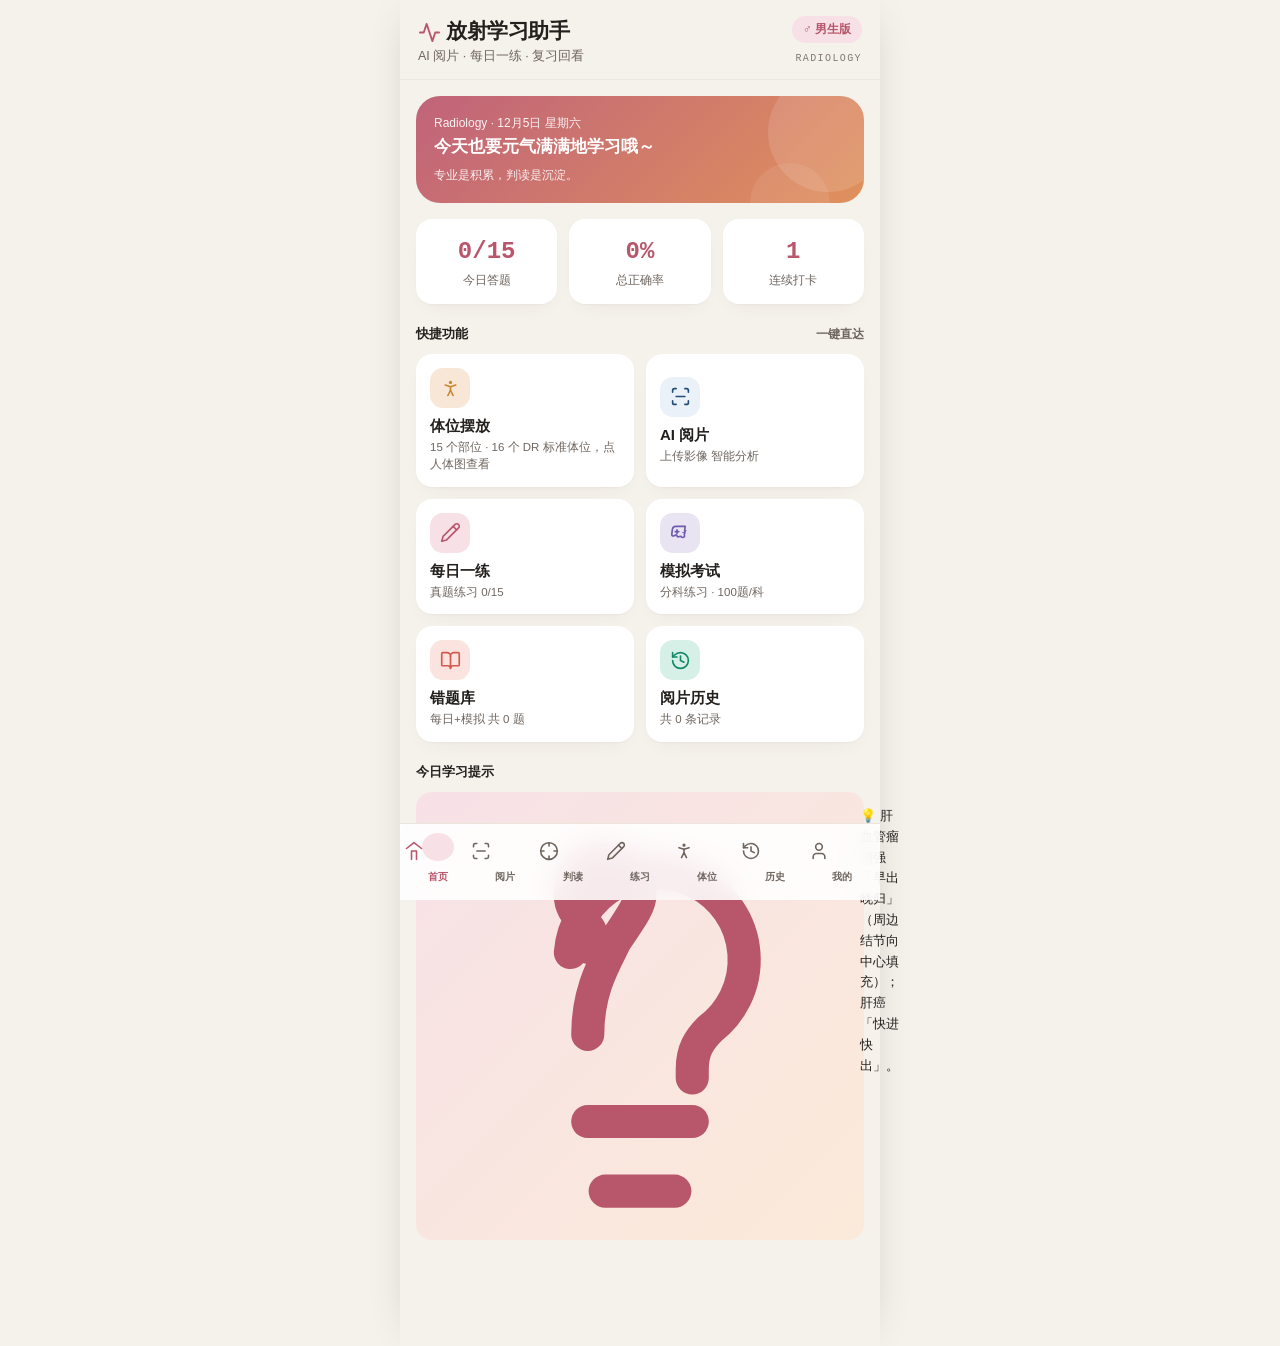
==== radiology-assistant/index.html @ 512794e6 "feat: Rapid Prototype Craft Co-authored-by: traeagent <traeagent@users.noreply.github.com>" ====
<!DOCTYPE html>
<html lang="zh-CN" data-theme="female">
<head>
  <meta charset="UTF-8">
  <meta name="viewport" content="width=device-width, initial-scale=1.0, maximum-scale=1.0, user-scalable=no, viewport-fit=cover">
  <title>放射学习助手</title>
  <meta name="theme-color" content="#B8566B">
  <link rel="stylesheet" href="styles.css">
</head>
<body>
  <div class="app">

    <header class="topbar">
      <div class="greet">
        <div>
          <h1 class="brand"><span class="brand-logo" data-lucide="activity"></span> 放射学习助手</h1>
          <div class="sub">AI 阅片 · 每日一练 · 复习回看</div>
        </div>
        <div class="topbar-right">
          <button id="themeToggle" class="theme-toggle" type="button">♂ 男生版</button>
          <div class="badge">Radiology</div>
        </div>
      </div>
    </header>

    <!-- 7 视图容器（每次仅一个 .active） -->
    <main id="view-home" class="view active"></main>
    <main id="view-ai" class="view"></main>
    <main id="view-dr" class="view"></main>
    <main id="view-quiz" class="view"></main>
    <main id="view-pos" class="view"></main>
    <main id="view-history" class="view"></main>
    <main id="view-mine" class="view"></main>

    <!-- 底部导航（冻结，7 项不可增删改序） -->
    <nav class="tabbar">
      <div class="tab active" data-v="home"><span class="ti" data-lucide="home"></span><span class="tl">首页</span></div>
      <div class="tab" data-v="ai"><span class="ti" data-lucide="scan-line"></span><span class="tl">阅片</span></div>
      <div class="tab" data-v="dr"><span class="ti" data-lucide="crosshair"></span><span class="tl">判读</span></div>
      <div class="tab" data-v="quiz"><span class="ti" data-lucide="pencil-line"></span><span class="tl">练习</span></div>
      <div class="tab" data-v="pos"><span class="ti" data-lucide="person-standing"></span><span class="tl">体位</span></div>
      <div class="tab" data-v="history"><span class="ti" data-lucide="history"></span><span class="tl">历史</span></div>
      <div class="tab" data-v="mine"><span class="ti" data-lucide="user"></span><span class="tl">我的</span></div>
    </nav>

  </div>

  <div id="toast"></div>

  <script>window.APP_VERSION = "20260901a";</script>
  <script src="mock.js"></script>
  <script src="api.js"></script>
  <script src="app.js"></script>
</body>
</html>
---- radiology-assistant/styles.css ----
/* ============================================================
   放射学习助手 · 高保真原型 styles.css
   双主题：female(默认·玫瑰/奶油) ⇄ male(青绿/冷墨)  html[data-theme]
   Design Contract: vanilla / pure-static / 移动端 SPA
   ============================================================ */
:root{
  --cream:#F5F1EB; --surface:#FFFFFF; --ink:#23201E; --ink-soft:#6E655E; --line:#ECE5DB;
  --rose:#B8566B; --rose-soft:#F7E1E7;
  --grad:linear-gradient(135deg,#C0637A 0%,#E0915C 100%);
  --grad-soft:linear-gradient(135deg,#F7E1E7 0%,#FBEAD9 100%);
  --ok:#138A66; --ok-soft:#D7F0E7; --bad:#D25A4E; --bad-soft:#FBE3DF; --warn:#C9882F;
  --ai:#3B6FB0; --ai-soft:#EAF1F8; --ai-ink:#234E7C;
  --lav:#E9E4F1; --peach:#F8E7D6; --mint:#D7F0E7;
  --shadow:0 8px 24px -14px rgba(150,70,80,.30);
  --shadow-soft:0 1px 2px rgba(90,70,55,.05),0 10px 28px -18px rgba(90,70,55,.18);
  --shadow-card:0 1px 2px rgba(90,70,55,.04),0 8px 22px -12px rgba(90,70,55,.10);
  --ring:0 0 0 3px rgba(184,86,107,.30);
  --safe-bottom:env(safe-area-inset-bottom,0px); --safe-top:env(safe-area-inset-top,0px);
  --font-sans:-apple-system,BlinkMacSystemFont,"SF Pro SC","PingFang SC","Noto Sans SC","Microsoft YaHei",sans-serif;
  --font-num:ui-monospace,"SF Mono",Menlo,Consolas,monospace;
  --radius-lg:24px; --radius-md:16px; --radius-sm:12px;
  --ease:cubic-bezier(.4,0,.2,1);
}
[data-theme="male"]{
  --cream:#F1F4F3; --surface:#FFFFFF; --ink:#1E2A2A; --ink-soft:#63706E; --line:#E2EAE8;
  --rose:#0E7C7B; --rose-soft:#DCF0EE;
  --grad:linear-gradient(135deg,#0E7C7B 0%,#13A89E 100%);
  --grad-soft:linear-gradient(135deg,#DCF0EE 0%,#E6F2F7 100%);
  --ok:#138A66; --ok-soft:#D7F0E7; --bad:#D25A4E; --bad-soft:#FBE3DF; --warn:#C9882F;
  --ai:#3B6FB0; --ai-soft:#EAF1F8; --ai-ink:#234E7C;
  --lav:#E4ECF0; --peach:#F3EADF; --mint:#DCF0EE;
  --shadow:0 8px 24px -14px rgba(14,124,123,.28);
  --shadow-soft:0 1px 2px rgba(30,70,70,.05),0 10px 28px -18px rgba(30,70,70,.16);
  --shadow-card:0 1px 2px rgba(30,70,70,.04),0 8px 22px -12px rgba(30,70,70,.10);
  --ring:0 0 0 3px rgba(14,124,123,.30);
  --fig-stroke:#5FA8A6; --fig-grad-top:#F2FBFA; --fig-grad-bot:#E2F1F0;
}
[data-theme="female"]{ --fig-stroke:#C98AA0; --fig-grad-top:#FFF8FA; --fig-grad-bot:#F6E7EA; }

*{box-sizing:border-box;margin:0;padding:0;-webkit-tap-highlight-color:transparent}
html,body{height:100%}
body{font-family:var(--font-sans);color:var(--ink);background:var(--cream);font-size:15px;line-height:1.55;-webkit-font-smoothing:antialiased}

.app{max-width:480px;margin:0 auto;min-height:100vh;background:var(--cream);position:relative;padding-top:var(--safe-top);padding-bottom:calc(82px + var(--safe-bottom));}

/* ---------- 顶栏 ---------- */
.topbar{position:sticky;top:0;z-index:20;padding:16px 18px 12px;background:var(--cream);border-bottom:1px solid rgba(0,0,0,.04)}
.greet{display:flex;justify-content:space-between;align-items:flex-end;gap:12px}
.topbar h1{font-size:21px;font-weight:800;letter-spacing:-.02em;line-height:1.2;display:flex;align-items:center;gap:8px;color:var(--ink)}
.topbar h1 svg{width:23px;height:23px;color:var(--rose)}
.topbar .sub{font-size:12.5px;color:var(--ink-soft);margin-top:4px;font-weight:400}
.topbar-right{display:flex;flex-direction:column;align-items:flex-end;gap:8px;flex-shrink:0}
.theme-toggle{background:var(--rose-soft);border:none;color:var(--rose);font-weight:700;font-size:12px;padding:5px 11px;border-radius:999px;cursor:pointer;font-family:inherit}
.theme-toggle:active{transform:scale(.94)}
.badge{font-family:var(--font-num);font-size:10px;color:var(--ink-soft);letter-spacing:.14em;text-transform:uppercase;opacity:.85}

/* ---------- 视图容器 ---------- */
.view{display:none;padding:16px 16px 24px;animation:fade .35s ease}
.view.active{display:block}
@keyframes fade{from{opacity:0}to{opacity:1}}
.view.active>*{animation:riseIn .34s var(--ease) both}
.view.active>*:nth-child(2){animation-delay:.04s}
.view.active>*:nth-child(3){animation-delay:.08s}
.view.active>*:nth-child(4){animation-delay:.12s}
.view.active>*:nth-child(5){animation-delay:.16s}
.view.active>*:nth-child(6){animation-delay:.20s}
@keyframes riseIn{from{opacity:0;transform:translateY(9px)}to{opacity:1;transform:none}}

/* ---------- 底部导航 ---------- */
.tabbar{position:fixed;bottom:0;left:50%;transform:translateX(-50%);width:100%;max-width:480px;background:color-mix(in srgb,var(--surface) 88%,transparent);backdrop-filter:blur(14px);-webkit-backdrop-filter:blur(14px);display:flex;border-top:1px solid var(--line);padding:6px 4px calc(6px + var(--safe-bottom));z-index:30}
.tab{flex:1;text-align:center;padding:9px 0 8px;cursor:pointer;color:var(--ink-soft);transition:.15s var(--ease);position:relative;background:none;border:none;font-family:inherit}
.tab .ti,.tab .tl{position:relative;z-index:1}
.tab .ti{font-size:20px;line-height:1;display:flex;align-items:center;justify-content:center;height:24px}
.tab .ti svg{width:22px;height:22px}
.tab .tl{font-size:10px;margin-top:3px;font-weight:600}
.tab.active{color:var(--rose)}
.tab.active .ti svg{color:var(--rose)}
.tab.active::before{content:"";position:absolute;top:3px;left:50%;transform:translateX(-50%);width:32px;height:28px;border-radius:50%;background:var(--rose-soft);z-index:0}
.tab:active{transform:scale(.92)}

/* ---------- 通用组件 ---------- */
[data-lucide]{width:20px;height:20px;stroke-width:1.9}
.card{background:var(--surface);border-radius:var(--radius-md);box-shadow:var(--shadow-card);padding:16px}
.card-hover{transition:transform .18s var(--ease),box-shadow .18s var(--ease)}
.card-hover:active{transform:scale(.98)}
.btn{display:inline-flex;align-items:center;justify-content:center;gap:8px;border:none;border-radius:14px;padding:13px 18px;font-size:15px;font-weight:700;font-family:inherit;cursor:pointer;transition:.16s var(--ease)}
.btn:active{transform:scale(.96)}
.btn-primary{background:var(--grad);color:#fff;box-shadow:0 8px 18px -8px rgba(176,88,107,.5)}
[data-theme="male"] .btn-primary{box-shadow:0 8px 18px -8px rgba(14,124,123,.5)}
.btn-ghost{background:var(--rose-soft);color:var(--rose)}
.btn-soft{background:var(--grad-soft);color:var(--rose)}
.btn-line{background:transparent;border:1.5px solid var(--line);color:var(--ink)}
.btn-block{width:100%}
.btn:disabled,.btn.disabled{opacity:.55;pointer-events:none}
.btn-sm{padding:7px 13px;font-size:13px;border-radius:11px}
.btn svg{width:17px;height:17px}

.tag{display:inline-flex;align-items:center;gap:5px;font-size:11.5px;font-weight:700;padding:4px 10px;border-radius:999px}
.tag b{font-weight:700}
.tag.ok{background:var(--ok-soft);color:var(--ok)}
.tag.bad{background:var(--bad-soft);color:var(--bad)}
.tag.warn{background:#FBEED9;color:var(--warn)}
.tag.ai{background:var(--ai-soft);color:var(--ai-ink)}
.tag.rose{background:var(--rose-soft);color:var(--rose)}
.tag.lav{background:var(--lav);color:var(--ink-soft)}
.tag.mint{background:var(--mint);color:var(--ok)}

.divider{height:1px;background:var(--line);margin:14px 0}
.mt8{margin-top:8px}.mt12{margin-top:12px}.mt16{margin-top:16px}.mt20{margin-top:20px}
.muted{color:var(--ink-soft)}
.num{font-family:var(--font-num)}

/* ---------- 首页 ---------- */
.h-stat-row{display:grid;grid-template-columns:repeat(3,1fr);gap:12px}
.h-stat{background:var(--surface);border-radius:var(--radius-md);box-shadow:var(--shadow-card);padding:14px 10px;text-align:center}
.h-stat .val{font-family:var(--font-num);font-size:24px;font-weight:800;color:var(--rose)}
.h-stat .lbl{font-size:11.5px;color:var(--ink-soft);margin-top:2px}
.h-hero{background:var(--grad);color:#fff;border-radius:var(--radius-lg);padding:18px;position:relative;overflow:hidden}
.h-hero::after{content:"";position:absolute;right:-24px;top:-24px;width:120px;height:120px;border-radius:50%;background:rgba(255,255,255,.12)}
.h-hero::before{content:"";position:absolute;right:34px;bottom:-40px;width:80px;height:80px;border-radius:50%;background:rgba(255,255,255,.08)}
.h-hero .date{font-size:12px;opacity:.92}
.h-hero .slogan{font-size:17px;font-weight:800;margin-top:2px}
.h-hero .spark{font-size:12px;opacity:.9;margin-top:6px}
.h-sec-title{font-size:13px;font-weight:800;color:var(--ink);margin:20px 0 10px;display:flex;align-items:center;justify-content:space-between}
.h-sec-title .more{font-size:12px;font-weight:600;color:var(--ink-soft)}
.h-quick-grid{display:grid;grid-template-columns:1fr 1fr;gap:12px}
.h-quick{background:var(--surface);border-radius:var(--radius-md);box-shadow:var(--shadow-card);padding:14px;cursor:pointer;transition:transform .16s,box-shadow .16s;border:none;text-align:left;font-family:inherit;width:100%}
.h-quick:active{transform:scale(.97)}
.h-quick .ic{width:40px;height:40px;border-radius:13px;display:flex;align-items:center;justify-content:center;margin-bottom:9px}
.h-quick .ic svg{width:21px;height:21px}
.h-quick .qt{font-weight:800;font-size:15px;color:var(--ink)}
.h-quick .qd{font-size:11.5px;color:var(--ink-soft);margin-top:3px;line-height:1.45}
.ic-pos{background:var(--peach);color:var(--warn)}
.ic-ai{background:var(--ai-soft);color:var(--ai-ink)}
.ic-quiz{background:var(--rose-soft);color:var(--rose)}
.ic-exam{background:var(--lav);color:#6d5bb0}
.ic-book{background:var(--bad-soft);color:var(--bad)}
.ic-hist{background:var(--mint);color:var(--ok)}
.h-tip{background:var(--grad-soft);border-radius:var(--radius-md);padding:14px 15px;display:flex;gap:11px}
.h-tip svg{color:var(--rose);flex-shrink:0;margin-top:2px}
.h-tip .t{font-size:13px;color:var(--ink);line-height:1.6}

/* ---------- AI 阅片 ---------- */
.mode-switch{display:flex;background:var(--surface);border-radius:13px;padding:4px;gap:4px;box-shadow:var(--shadow-card)}
.mode-switch button{flex:1;border:none;background:transparent;padding:10px;border-radius:10px;font-size:13.5px;font-weight:700;color:var(--ink-soft);cursor:pointer;font-family:inherit}
.mode-switch button.on{background:var(--grad);color:#fff;box-shadow:0 4px 10px -4px rgba(0,0,0,.25)}
.seg{display:flex;gap:8px}
.seg .seg-btn{flex:1;border:1.5px solid var(--line);background:var(--surface);border-radius:12px;padding:11px;text-align:center;font-weight:700;font-size:13.5px;color:var(--ink-soft);cursor:pointer;font-family:inherit}
.seg .seg-btn.on{border-color:var(--rose);color:var(--rose);background:var(--rose-soft)}
.field-label{font-size:12.5px;font-weight:700;color:var(--ink-soft);margin:14px 0 8px;display:block}
.upload-zone{border:1.8px dashed var(--line);border-radius:var(--radius-md);background:var(--surface);padding:22px;text-align:center;cursor:pointer;transition:.16s;min-height:120px;display:flex;align-items:center;justify-content:center}
.upload-zone:active{border-color:var(--rose)}
.upload-zone .uz-svg{width:44px;height:44px;border-radius:14px;background:var(--rose-soft);color:var(--rose);display:flex;align-items:center;justify-content:center;margin:0 auto 9px}
.upload-zone .uz-svg svg{width:22px;height:22px}
.upload-zone .uz-t{font-weight:800;font-size:14.5px}
.upload-zone .uz-d{font-size:12px;color:var(--ink-soft);margin-top:4px}
.thumb-grid{display:flex;gap:8px;flex-wrap:wrap;margin-top:10px}
.thumb{width:76px;height:76px;border-radius:12px;border:1.5px solid var(--line);overflow:hidden;position:relative;background:var(--cream)}
.thumb img{width:100%;height:100%;object-fit:cover}
.thumb .del{position:absolute;top:4px;right:4px;width:20px;height:20px;border-radius:50%;background:rgba(0,0,0,.6);color:#fff;display:flex;align-items:center;justify-content:center;font-size:12px;cursor:pointer}
.loading-bar{height:4px;border-radius:99px;background:var(--rose-soft);overflow:hidden;margin-top:12px}
.loading-bar i{display:block;height:100%;width:40%;border-radius:99px;background:var(--grad);animation:bar 1s infinite}
@keyframes bar{0%{transform:translateX(-100%)}100%{transform:translateX(300%)}}
.report{background:var(--ai-soft);border-radius:var(--radius-md);padding:14px}
.report .r-h{display:flex;align-items:center;gap:8px;font-weight:800;color:var(--ai-ink);font-size:14px}
.report .r-h svg{width:17px;height:17px}
.ai-gate{background:#FBEED9;border:1px solid #F0D9AC;border-radius:var(--radius-md);padding:13px 14px;display:flex;gap:11px;align-items:flex-start}
.ai-gate svg{color:var(--warn);flex-shrink:0;margin-top:2px}
.ai-gate .g-t{font-size:13px;font-weight:700;color:var(--warn)}
.ai-gate .g-d{font-size:12.5px;color:var(--ink-soft);margin-top:2px}

/* Cobb 角测量 */
.cobb{background:#0B0F14;border-radius:var(--radius-lg);overflow:hidden;padding:8px}
.cobb svg{display:block;width:100%;height:auto;min-height:210px}
.cobb-line{stroke:var(--rose);stroke-width:2.5;stroke-linecap:round}
.cobb-anchor{fill:var(--rose)}
.cobb-vertex{fill:#fff}
.cobb-tag{font-family:var(--font-num);font-size:12px;fill:#fff}
.cobb-title{display:flex;align-items:center;gap:7px;color:var(--rose);font-weight:800;font-size:13px;margin-top:8px;padding:0 4px}
.cobb-title svg{width:16px;height:16px;color:var(--rose)}

/* ---------- 判读 ---------- */
.dr-progress{display:flex;align-items:center;justify-content:space-between;margin-bottom:12px}
.dr-progress .dp-l{font-size:13px;font-weight:700}
.dr-progress .dp-bar{flex:1;margin:0 12px;height:7px;border-radius:99px;background:var(--line);overflow:hidden}
.dr-progress .dp-bar i{display:block;height:100%;border-radius:99px;background:var(--grad);transition:width .3s var(--ease)}
.dr-progress .dp-count{font-family:var(--font-num);font-size:13px;font-weight:800;color:var(--rose)}
.dr-film{background:linear-gradient(var(--fig-grad-top),var(--fig-grad-bot));border-radius:var(--radius-md);padding:10px;text-align:center;position:relative;border:1px solid var(--line)}
.dr-film svg{width:100%;height:auto;max-height:230px}
.dr-film .film-tag{position:absolute;top:10px;left:10px;font-size:10.5px;font-weight:700;color:var(--ink-soft);background:rgba(255,255,255,.6);padding:3px 8px;border-radius:6px}
.dr-q{margin-top:14px;font-size:15.5px;font-weight:800;line-height:1.5}
.dr-opt{display:block;width:100%;text-align:left;background:var(--surface);border:1.5px solid var(--line);border-radius:13px;padding:12px 14px;margin-top:10px;font-size:14.5px;cursor:pointer;font-family:inherit;transition:.14s;line-height:1.5}
.dr-opt:active{transform:scale(.99)}
.dr-opt .k{display:inline-flex;width:22px;height:22px;border-radius:7px;background:var(--cream);color:var(--ink-soft);align-items:center;justify-content:center;font-size:12px;font-weight:800;margin-right:9px}
.dr-opt.selected{border-color:var(--rose);background:var(--rose-soft)}
.dr-opt.selected .k{background:var(--rose);color:#fff}
.dr-opt.correct{border-color:var(--ok);background:var(--ok-soft)}
.dr-opt.correct .k{background:var(--ok);color:#fff}
.dr-opt.wrong{border-color:var(--bad);background:var(--bad-soft)}
.dr-opt.wrong .k{background:var(--bad);color:#fff}
.dr-foot{display:flex;gap:10px;margin-top:16px}
.dr-foot button{flex:1}
.feedback{margin-top:14px;border-radius:var(--radius-md);padding:13px 14px;font-size:13.5px;line-height:1.6}
.feedback.ok{background:var(--ok-soft);color:var(--ok)}
.feedback.bad{background:var(--bad-soft);color:var(--bad)}
.feedback .fb-t{font-weight:800;margin-bottom:4px;display:flex;align-items:center;gap:6px}

/* 折叠面板 */
.collapse{border:1px solid var(--line);border-radius:var(--radius-md);background:var(--surface);overflow:hidden;margin-top:14px}
.collapse-head{display:flex;align-items:center;justify-content:space-between;padding:13px 15px;cursor:pointer;font-weight:700;font-size:14px}
.collapse-head svg{width:17px;height:17px;transition:transform .2s;color:var(--ink-soft)}
.collapse.open .collapse-head svg{transform:rotate(180deg)}
.collapse-body{max-height:0;overflow:hidden;transition:max-height .25s var(--ease)}
.collapse.open .collapse-body{max-height:1600px}
.collapse.inner{padding:14px;border-top:1px solid var(--line);animation:riseIn .25s both}

/* ---------- 练习 ---------- */
.quiz-tabs{display:flex;background:var(--surface);border-radius:13px;padding:4px;gap:4px;box-shadow:var(--shadow-card);overflow-x:auto}
.quiz-tabs::-webkit-scrollbar{display:none}
.quiz-tabs button{flex:none;padding:9px 14px;border:none;background:transparent;border-radius:10px;font-size:13px;font-weight:700;color:var(--ink-soft);cursor:pointer;font-family:inherit;white-space:nowrap}
.quiz-tabs button.on{background:var(--grad);color:#fff}
.quiz-stat{display:grid;grid-template-columns:1fr 1fr;gap:12px}
.q-chip{display:flex;align-items:center;gap:10px;padding:13px;border-radius:var(--radius-sm);background:var(--surface);box-shadow:var(--shadow-card)}
.q-chip .qc-ic{width:38px;height:38px;border-radius:12px;display:flex;align-items:center;justify-content:center;flex-shrink:0}
.q-chip .qc-ic svg{width:19px;height:19px}
.q-chip .qc-t{font-size:12px;color:var(--ink-soft)}
.q-chip .qc-v{font-family:var(--font-num);font-size:17px;font-weight:800}
.quiz-item-head{display:flex;align-items:center;justify-content:space-between;margin-bottom:12px}
.qtype-tag{font-size:12px;font-weight:800;padding:5px 12px;border-radius:999px}
.qtype-tag.single{background:var(--ai-soft);color:var(--ai-ink)}
.qtype-tag.shared{background:var(--lav);color:#6d5bb0}
.qtype-tag.multi{background:var(--peach);color:var(--warn)}
.q-group{background:var(--grad-soft);border-radius:var(--radius-md);padding:12px 14px;font-size:13.5px;color:var(--ink);margin-bottom:12px;line-height:1.6}
.q-round{font-size:12.5px;font-weight:700;color:var(--ink-soft)}
.q-stem{font-size:15.5px;font-weight:800;line-height:1.55;margin:10px 0 4px}
.q-subsen{font-size:13.5px;color:var(--ink);line-height:1.6}
.q-explain{background:var(--ai-soft);border-left:3px solid var(--ai);border-radius:8px;padding:11px 13px;font-size:13px;color:var(--ai-ink);line-height:1.65;margin-top:12px}
.exam-desc{background:var(--surface);border-radius:var(--radius-md);box-shadow:var(--shadow-card);padding:16px}
.exam-desc .r1{display:flex;align-items:center;justify-content:space-between}
.exam-desc .ed-sub{font-size:14px;font-weight:800}
.exam-desc .ed-meta{font-size:12px;color:var(--ink-soft);margin-top:4px;line-height:1.7}
.exam-sector{display:flex;align-items:center;gap:10px;padding:11px 0;border-bottom:1px dashed var(--line)}
.exam-sector:last-child{border-bottom:none}
.exam-sector .es-ic{width:34px;height:34px;border-radius:10px;display:flex;align-items:center;justify-content:center;flex-shrink:0}
.exam-sector .es-ic svg{width:17px;height:17px}
.exam-sector .es-t{font-weight:700;font-size:13.5px}
.exam-sector .es-d{font-size:11.5px;color:var(--ink-soft)}
.exam-sector .es-n{margin-left:auto;font-family:var(--font-num);font-size:14px;font-weight:800}

/* 错题本 */
.book-item{display:flex;gap:12px;padding:14px 0;border-bottom:1px solid var(--line)}
.book-item:last-child{border-bottom:none}
.book-item .bi-no{width:26px;height:26px;border-radius:8px;background:var(--bad-soft);color:var(--bad);font-family:var(--font-num);font-size:12px;font-weight:800;display:flex;align-items:center;justify-content:center;flex-shrink:0;margin-top:1px}
.book-item .bi-t{flex:1}
.book-meta{display:flex;gap:6px;margin-bottom:6px;flex-wrap:wrap}
.list-row{display:flex;align-items:center;gap:12px;padding:14px 0;border-bottom:1px solid var(--line)}
.list-row:last-child{border-bottom:none}
.list-row .lr-main{flex:1;min-width:0}
.list-row .lr-t{font-weight:700;font-size:14.5px}
.list-row .lr-d{font-size:12px;color:var(--ink-soft);margin-top:3px}

/* ---------- 体位 ---------- */
.pos-tabs{display:flex;gap:8px;flex-wrap:wrap}
.pos-tabs button{flex:none;padding:8px 14px;border:1.5px solid var(--line);background:var(--surface);border-radius:999px;font-size:13px;font-weight:600;color:var(--ink-soft);cursor:pointer;font-family:inherit}
.pos-tabs button.on{border-color:var(--rose);background:var(--rose-soft);color:var(--rose)}
.pos-body-card{background:linear-gradient(180deg,#fff,var(--cream));border:1px solid var(--line);border-radius:var(--radius-lg);padding:8px;position:relative}
.pos-body-card svg{display:block;width:100%;height:auto}
.pos-bubble{position:absolute;cursor:pointer;}
.pos-bubble .p-dot{width:16px;height:16px;border-radius:50%;background:var(--rose);border:2.5px solid #fff;box-shadow:0 2px 6px rgba(0,0,0,.25);margin:auto;animation:bubblePulse 2.2s infinite}
@keyframes bubblePulse{0%,100%{box-shadow:0 0 0 0 rgba(184,86,107,.35)}60%{box-shadow:0 0 0 9px rgba(184,86,107,0)}}
.pos-bubble .p-lbl{font-size:10px;font-weight:700;color:var(--rose);text-align:center;margin-top:2px}
.pos-grid{display:grid;grid-template-columns:1fr 1fr;gap:12px}
.pos-cell{background:var(--surface);border-radius:var(--radius-md);box-shadow:var(--shadow-card);padding:13px;cursor:pointer;border:none;text-align:left;font-family:inherit}
.pos-cell:active{transform:scale(.97)}
.pos-cell .pc-t{font-weight:800;font-size:14px;display:flex;align-items:center;justify-content:space-between}
.pos-cell .pc-t svg{width:16px;height:16px;color:var(--ink-soft)}
.pos-cell .pc-n{font-size:11.5px;color:var(--ink-soft);margin-top:3px}
.search-box{display:flex;align-items:center;gap:9px;background:var(--surface);border-radius:13px;padding:11px 13px;box-shadow:var(--shadow-card);border:1px solid var(--line)}
.search-box svg{width:18px;height:18px;color:var(--ink-soft)}
.search-box input{flex:1;border:none;outline:none;font-size:14px;font-family:inherit;background:transparent;color:var(--ink)}
.pos-detail-kv{display:flex;gap:12px;padding:10px 0;border-bottom:1px dashed var(--line)}
.pos-detail-kv:last-child{border-bottom:none}
.pos-detail-kv .k{flex:0 0 84px;font-size:13px;font-weight:700;color:var(--ink-soft)}
.pos-detail-kv .v{flex:1;font-size:13.5px;line-height:1.6}

/* ---------- 历史 ---------- */
.empty{padding:52px 20px;text-align:center;color:var(--ink-soft)}
.empty .e-ic{width:72px;height:72px;border-radius:24px;background:var(--rose-soft);color:var(--rose);display:flex;align-items:center;justify-content:center;margin:0 auto 16px}
.empty .e-ic svg{width:34px;height:34px}
.empty .e-t{font-size:15px;font-weight:700;color:var(--ink)}
.empty .e-d{font-size:12.5px;margin-top:6px;line-height:1.6}
.hist-card{background:var(--surface);border-radius:var(--radius-md);box-shadow:var(--shadow-card);padding:14px;margin-bottom:12px}
.hist-card .hc-t{display:flex;align-items:center;justify-content:space-between;font-weight:800;font-size:14.5px}

/* ---------- 我的 ---------- */
.mine-avatar{display:flex;align-items:center;gap:14px;padding:6px 2px}
.mine-avatar .av{width:54px;height:54px;border-radius:18px;background:var(--grad);color:#fff;display:flex;align-items:center;justify-content:center;font-size:24px;box-shadow:var(--shadow)}
.mine-avatar .nm{font-weight:800;font-size:17px}
.mine-avatar .sb{font-size:12px;color:var(--ink-soft);margin-top:2px}
.mine-status{display:grid;grid-template-columns:repeat(3,1fr);gap:10px;margin-top:14px}
.mine-status .ms{background:var(--surface);border-radius:var(--radius-sm);box-shadow:var(--shadow-card);padding:12px 8px;text-align:center}
.mine-status .ms .v{font-family:var(--font-num);font-weight:800;font-size:18px}
.mine-status .ms .l{font-size:11px;color:var(--ink-soft);margin-top:2px}
.mine-row{display:flex;align-items:center;gap:12px;padding:15px 0;border-bottom:1px solid var(--line);cursor:pointer}
.mine-row:last-child{border-bottom:none}
.mine-row .mr-ic{width:38px;height:38px;border-radius:12px;display:flex;align-items:center;justify-content:center;flex-shrink:0}
.mine-row .mr-ic svg{width:19px;height:19px}
.mine-row .mr-t{flex:1;font-weight:700;font-size:14.5px}
.mine-row .mr-d{font-size:11.5px;color:var(--ink-soft);margin-top:2px}
.mine-row .mr-arrow{color:var(--ink-soft)}
.api-config .ac-field{margin-bottom:12px}
.api-config .ac-l{font-size:13px;font-weight:700;display:flex;justify-content:space-between;align-items:center;margin-bottom:6px}
.input{width:100%;border:1.5px solid var(--line);border-radius:12px;padding:11px 13px;font-size:14px;font-family:inherit;background:var(--surface);color:var(--ink);outline:none}
.input:focus{border-color:var(--rose);box-shadow:var(--ring)}
.switch{position:relative;width:44px;height:26px;border-radius:999px;background:var(--line);cursor:pointer;transition:.2s;border:none;flex-shrink:0}
.switch.on{background:var(--rose)}
.switch i{position:absolute;top:3px;left:3px;width:20px;height:20px;border-radius:50%;background:#fff;transition:.2s;box-shadow:0 1px 3px rgba(0,0,0,.2)}
.switch.on i{left:21px}
.li-row{display:flex;align-items:center;justify-content:space-between;padding:15px 2px;border-bottom:1px solid var(--line)}
.li-row:last-child{border-bottom:none}
.li-row .li-t{font-weight:700;font-size:14.5px}
.li-row .li-d{font-size:12px;color:var(--ink-soft);margin-top:3px}

/* ---------- 弹层 / 模态 ---------- */
.modal-mask{position:fixed;inset:0;background:rgba(20,16,18,.45);z-index:50;display:flex;align-items:flex-end;justify-content:center}
.modal-mask.center{align-items:center;padding:20px}
.sheet{background:var(--cream);border-radius:24px 24px 0 0;width:100%;max-width:480px;max-height:88vh;overflow-y:auto;padding:18px 18px calc(18px + var(--safe-bottom));animation:sheetUp .28s var(--ease)}
@keyframes sheetUp{from{transform:translateY(60px);opacity:.5}to{transform:none;opacity:1}}
.sheet-grab{width:38px;height:4px;border-radius:99px;background:var(--line);margin:0 auto 14px}
.sheet-head{display:flex;align-items:center;justify-content:space-between;margin-bottom:14px}
.sheet-head h3{font-size:17px;font-weight:800}
.sheet-close{width:30px;height:30px;border-radius:50%;background:var(--surface);border:none;display:flex;align-items:center;justify-content:center;cursor:pointer;color:var(--ink-soft)}
.sheet-close svg{width:16px;height:16px}
.card-btnlist button{display:flex;align-items:center;gap:11px;width:100%;background:var(--surface);border:1.5px solid var(--line);border-radius:13px;padding:13px 14px;margin-top:11px;font-family:inherit;font-size:14px;font-weight:700;cursor:pointer;color:var(--ink);text-align:left}
.card-btnlist button:active{transform:scale(.98)}
.card-btnlist button svg{color:var(--rose);flex-shrink:0}

/* ---------- toast ---------- */
#toast{position:fixed;left:50%;bottom:110px;transform:translateX(-50%) translateY(20px);background:var(--ink);color:var(--cream);padding:11px 18px;border-radius:14px;font-size:13.5px;font-weight:700;opacity:0;pointer-events:none;transition:.25s var(--ease);z-index:99;max-width:88vw;text-align:center;box-shadow:0 12px 30px -12px rgba(0,0,0,.4)}
#toast.show{opacity:1;transform:translateX(-50%) translateY(0)}

/* ---------- 通用骨架 ---------- */
.skel{border-radius:10px;background:linear-gradient(90deg,var(--line),var(--cream),var(--line));background-size:200% 100%;animation:shimmer 1.2s infinite}
@keyframes shimmer{to{background-position:-200% 0}}
.hide{display:none!important}

@media (min-width:520px){ .app{box-shadow:0 0 46px -22px rgba(0,0,0,.3)} }
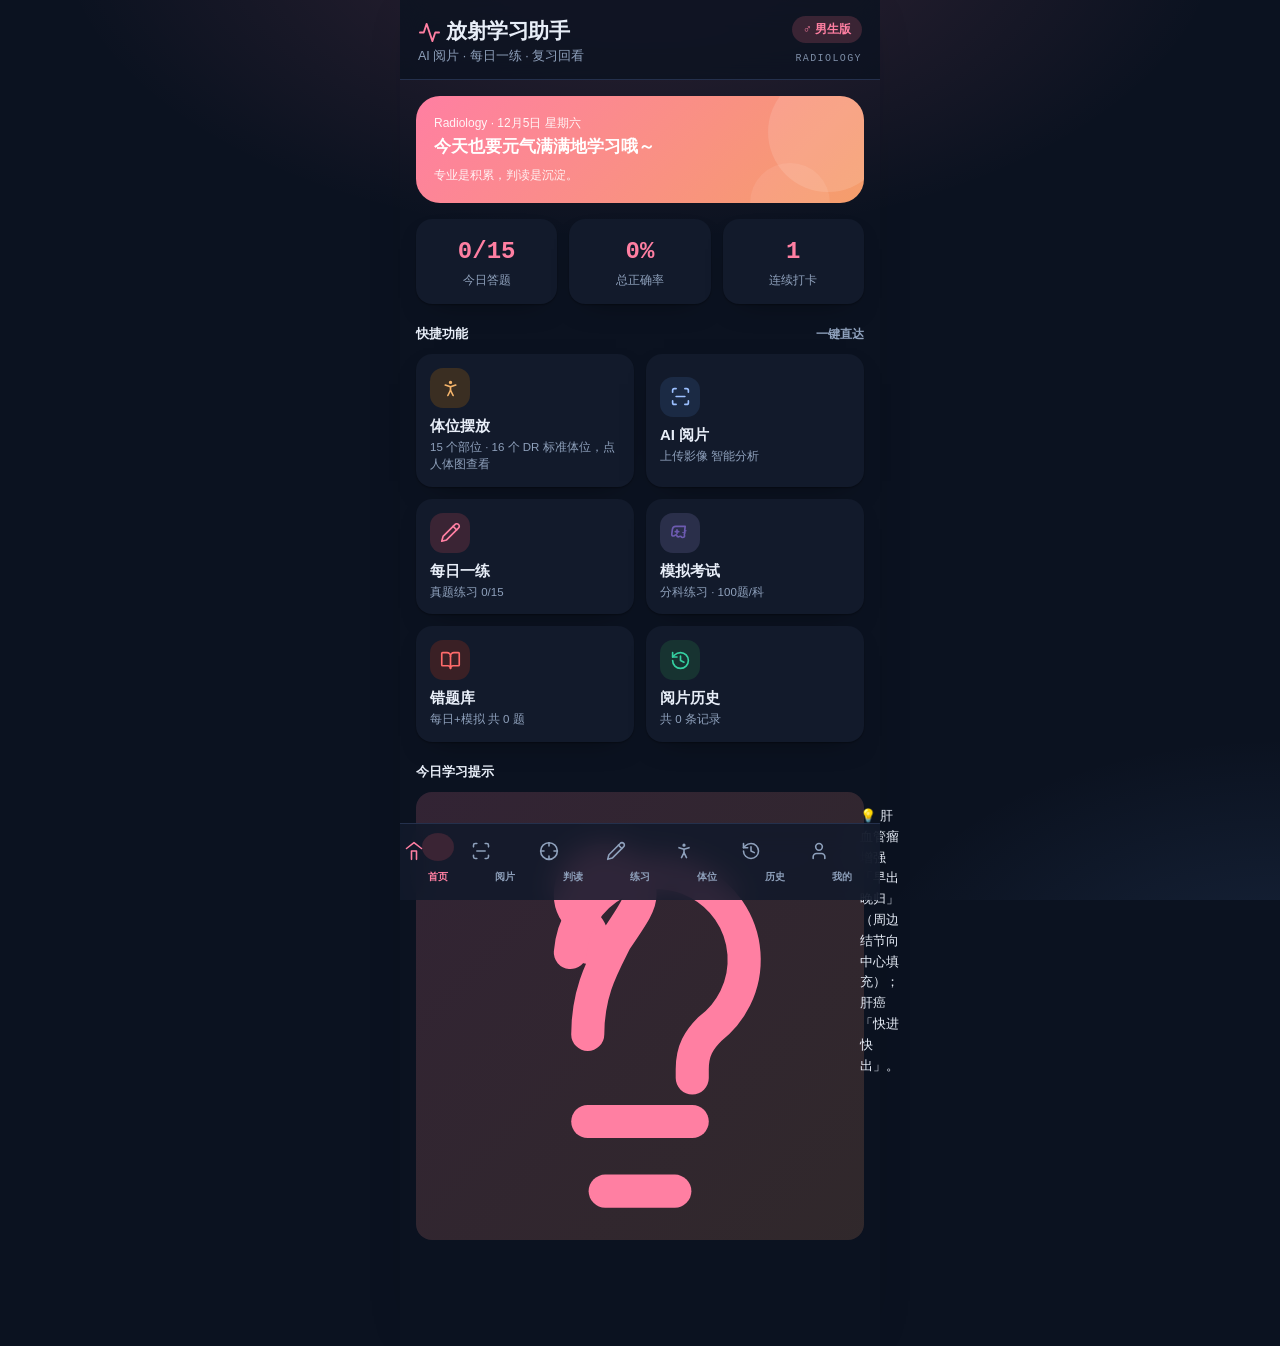
==== commit 9f8053d2: "feat: Rapid Prototype Craft Co-authored-by: traeagent <traeagent@users.noreply.github.com>" ====
--- a/radiology-assistant/index.html
+++ b/radiology-assistant/index.html
@@ -4,7 +4,7 @@
   <meta charset="UTF-8">
   <meta name="viewport" content="width=device-width, initial-scale=1.0, maximum-scale=1.0, user-scalable=no, viewport-fit=cover">
   <title>放射学习助手</title>
-  <meta name="theme-color" content="#B8566B">
+  <meta name="theme-color" content="#0B1220">
   <link rel="stylesheet" href="styles.css">
 </head>
 <body>
--- a/radiology-assistant/styles.css
+++ b/radiology-assistant/styles.css
@@ -1,20 +1,21 @@
 /* ============================================================
    放射学习助手 · 高保真原型 styles.css
-   双主题：female(默认·玫瑰/奶油) ⇄ male(青绿/冷墨)  html[data-theme]
+   深色医学风 · 双主题：female(脉冲红粉) ⇄ male(医疗青绿)  html[data-theme]
    Design Contract: vanilla / pure-static / 移动端 SPA
    ============================================================ */
 :root{
-  --cream:#F5F1EB; --surface:#FFFFFF; --ink:#23201E; --ink-soft:#6E655E; --line:#ECE5DB;
-  --rose:#B8566B; --rose-soft:#F7E1E7;
-  --grad:linear-gradient(135deg,#C0637A 0%,#E0915C 100%);
-  --grad-soft:linear-gradient(135deg,#F7E1E7 0%,#FBEAD9 100%);
-  --ok:#138A66; --ok-soft:#D7F0E7; --bad:#D25A4E; --bad-soft:#FBE3DF; --warn:#C9882F;
-  --ai:#3B6FB0; --ai-soft:#EAF1F8; --ai-ink:#234E7C;
-  --lav:#E9E4F1; --peach:#F8E7D6; --mint:#D7F0E7;
-  --shadow:0 8px 24px -14px rgba(150,70,80,.30);
-  --shadow-soft:0 1px 2px rgba(90,70,55,.05),0 10px 28px -18px rgba(90,70,55,.18);
-  --shadow-card:0 1px 2px rgba(90,70,55,.04),0 8px 22px -12px rgba(90,70,55,.10);
-  --ring:0 0 0 3px rgba(184,86,107,.30);
+  /* 深色医学风 · 女生版：深海军蓝 + 脉冲红粉强调 */
+  --cream:#0B1220; --surface:#121A2B; --ink:#E8EEF8; --ink-soft:#8FA1BC; --line:#24304C;
+  --rose:#FF7FA2; --rose-soft:#3A2434;
+  --grad:linear-gradient(135deg,#FF7FA2 0%,#F59E6B 100%);
+  --grad-soft:linear-gradient(135deg,rgba(255,127,162,.16) 0%,rgba(245,158,107,.16) 100%);
+  --ok:#35D0A1; --ok-soft:#12372E; --bad:#FF6B6B; --bad-soft:#3A2025; --warn:#F5B46B;
+  --ai:#6FA8FF; --ai-soft:#1B2A44; --ai-ink:#9CC0FF;
+  --lav:#2A2F4A; --peach:#3A2E22; --mint:#173331;
+  --shadow:0 12px 34px -18px rgba(0,0,0,.65);
+  --shadow-soft:0 1px 2px rgba(0,0,0,.4),0 12px 32px -20px rgba(0,0,0,.6);
+  --shadow-card:0 1px 2px rgba(0,0,0,.35),0 12px 30px -18px rgba(0,0,0,.55);
+  --ring:0 0 0 3px rgba(255,127,162,.35);
   --safe-bottom:env(safe-area-inset-bottom,0px); --safe-top:env(safe-area-inset-top,0px);
   --font-sans:-apple-system,BlinkMacSystemFont,"SF Pro SC","PingFang SC","Noto Sans SC","Microsoft YaHei",sans-serif;
   --font-num:ui-monospace,"SF Mono",Menlo,Consolas,monospace;
@@ -22,29 +23,35 @@
   --ease:cubic-bezier(.4,0,.2,1);
 }
 [data-theme="male"]{
-  --cream:#F1F4F3; --surface:#FFFFFF; --ink:#1E2A2A; --ink-soft:#63706E; --line:#E2EAE8;
-  --rose:#0E7C7B; --rose-soft:#DCF0EE;
-  --grad:linear-gradient(135deg,#0E7C7B 0%,#13A89E 100%);
-  --grad-soft:linear-gradient(135deg,#DCF0EE 0%,#E6F2F7 100%);
-  --ok:#138A66; --ok-soft:#D7F0E7; --bad:#D25A4E; --bad-soft:#FBE3DF; --warn:#C9882F;
-  --ai:#3B6FB0; --ai-soft:#EAF1F8; --ai-ink:#234E7C;
-  --lav:#E4ECF0; --peach:#F3EADF; --mint:#DCF0EE;
-  --shadow:0 8px 24px -14px rgba(14,124,123,.28);
-  --shadow-soft:0 1px 2px rgba(30,70,70,.05),0 10px 28px -18px rgba(30,70,70,.16);
-  --shadow-card:0 1px 2px rgba(30,70,70,.04),0 8px 22px -12px rgba(30,70,70,.10);
-  --ring:0 0 0 3px rgba(14,124,123,.30);
-  --fig-stroke:#5FA8A6; --fig-grad-top:#F2FBFA; --fig-grad-bot:#E2F1F0;
+  /* 深色医学风 · 男生版：冷青灰底 + 医疗青绿强调 */
+  --cream:#081319; --surface:#0E1D26; --ink:#E4F2F1; --ink-soft:#8FB0B0; --line:#1E343D;
+  --rose:#2FE0CE; --rose-soft:#0E2E2C;
+  --grad:linear-gradient(135deg,#2FE0CE 0%,#56C4FF 100%);
+  --grad-soft:linear-gradient(135deg,rgba(47,224,206,.16) 0%,rgba(86,196,255,.16) 100%);
+  --ok:#35D0A1; --ok-soft:#12372E; --bad:#FF6B6B; --bad-soft:#3A2025; --warn:#F5B46B;
+  --ai:#6FA8FF; --ai-soft:#16304b; --ai-ink:#9CC0FF;
+  --lav:#243047; --peach:#332C1E; --mint:#123029;
+  --shadow:0 12px 34px -18px rgba(0,0,0,.6);
+  --shadow-soft:0 1px 2px rgba(0,0,0,.38),0 12px 32px -20px rgba(0,0,0,.55);
+  --shadow-card:0 1px 2px rgba(0,0,0,.32),0 12px 30px -18px rgba(0,0,0,.5);
+  --ring:0 0 0 3px rgba(47,224,206,.32);
+  --fig-stroke:#4FCBD0; --fig-grad-top:#102733; --fig-grad-bot:#0C1C25;
 }
-[data-theme="female"]{ --fig-stroke:#C98AA0; --fig-grad-top:#FFF8FA; --fig-grad-bot:#F6E7EA; }
+[data-theme="female"]{ --fig-stroke:#E98AA6; --fig-grad-top:#1E2A44; --fig-grad-bot:#111826; }
 
 *{box-sizing:border-box;margin:0;padding:0;-webkit-tap-highlight-color:transparent}
 html,body{height:100%}
-body{font-family:var(--font-sans);color:var(--ink);background:var(--cream);font-size:15px;line-height:1.55;-webkit-font-smoothing:antialiased}
-
-.app{max-width:480px;margin:0 auto;min-height:100vh;background:var(--cream);position:relative;padding-top:var(--safe-top);padding-bottom:calc(82px + var(--safe-bottom));}
+body{font-family:var(--font-sans);color:var(--ink);font-size:15px;line-height:1.55;-webkit-font-smoothing:antialiased;
+  background:
+    radial-gradient(900px 480px at 50% -8%, color-mix(in srgb,var(--rose) 16%,transparent), transparent 65%),
+    radial-gradient(700px 420px at 100% 110%, color-mix(in srgb,var(--ai) 12%,transparent), transparent 60%),
+    var(--cream);
+  background-attachment:fixed}
+
+.app{max-width:480px;margin:0 auto;min-height:100vh;background:transparent;position:relative;padding-top:var(--safe-top);padding-bottom:calc(82px + var(--safe-bottom));}
 
 /* ---------- 顶栏 ---------- */
-.topbar{position:sticky;top:0;z-index:20;padding:16px 18px 12px;background:var(--cream);border-bottom:1px solid rgba(0,0,0,.04)}
+.topbar{position:sticky;top:0;z-index:20;padding:16px 18px 12px;background:color-mix(in srgb,var(--cream) 78%,transparent);backdrop-filter:blur(14px);-webkit-backdrop-filter:blur(14px);border-bottom:1px solid var(--line)}
 .greet{display:flex;justify-content:space-between;align-items:flex-end;gap:12px}
 .topbar h1{font-size:21px;font-weight:800;letter-spacing:-.02em;line-height:1.2;display:flex;align-items:center;gap:8px;color:var(--ink)}
 .topbar h1 svg{width:23px;height:23px;color:var(--rose)}
@@ -99,7 +106,7 @@
 .tag b{font-weight:700}
 .tag.ok{background:var(--ok-soft);color:var(--ok)}
 .tag.bad{background:var(--bad-soft);color:var(--bad)}
-.tag.warn{background:#FBEED9;color:var(--warn)}
+.tag.warn{background:color-mix(in srgb,var(--warn) 16%,transparent);color:var(--warn)}
 .tag.ai{background:var(--ai-soft);color:var(--ai-ink)}
 .tag.rose{background:var(--rose-soft);color:var(--rose)}
 .tag.lav{background:var(--lav);color:var(--ink-soft)}
@@ -164,7 +171,7 @@
 .report{background:var(--ai-soft);border-radius:var(--radius-md);padding:14px}
 .report .r-h{display:flex;align-items:center;gap:8px;font-weight:800;color:var(--ai-ink);font-size:14px}
 .report .r-h svg{width:17px;height:17px}
-.ai-gate{background:#FBEED9;border:1px solid #F0D9AC;border-radius:var(--radius-md);padding:13px 14px;display:flex;gap:11px;align-items:flex-start}
+.ai-gate{background:color-mix(in srgb,var(--warn) 14%,transparent);border:1px solid color-mix(in srgb,var(--warn) 35%,transparent);border-radius:var(--radius-md);padding:13px 14px;display:flex;gap:11px;align-items:flex-start}
 .ai-gate svg{color:var(--warn);flex-shrink:0;margin-top:2px}
 .ai-gate .g-t{font-size:13px;font-weight:700;color:var(--warn)}
 .ai-gate .g-d{font-size:12.5px;color:var(--ink-soft);margin-top:2px}
@@ -191,7 +198,7 @@
 .dr-q{margin-top:14px;font-size:15.5px;font-weight:800;line-height:1.5}
 .dr-opt{display:block;width:100%;text-align:left;background:var(--surface);border:1.5px solid var(--line);border-radius:13px;padding:12px 14px;margin-top:10px;font-size:14.5px;cursor:pointer;font-family:inherit;transition:.14s;line-height:1.5}
 .dr-opt:active{transform:scale(.99)}
-.dr-opt .k{display:inline-flex;width:22px;height:22px;border-radius:7px;background:var(--cream);color:var(--ink-soft);align-items:center;justify-content:center;font-size:12px;font-weight:800;margin-right:9px}
+.dr-opt .k{display:inline-flex;width:22px;height:22px;border-radius:7px;background:color-mix(in srgb,var(--ink) 12%,transparent);color:var(--ink-soft);align-items:center;justify-content:center;font-size:12px;font-weight:800;margin-right:9px}
 .dr-opt.selected{border-color:var(--rose);background:var(--rose-soft)}
 .dr-opt.selected .k{background:var(--rose);color:#fff}
 .dr-opt.correct{border-color:var(--ok);background:var(--ok-soft)}
@@ -200,9 +207,9 @@
 .dr-opt.wrong .k{background:var(--bad);color:#fff}
 .dr-foot{display:flex;gap:10px;margin-top:16px}
 .dr-foot button{flex:1}
-.feedback{margin-top:14px;border-radius:var(--radius-md);padding:13px 14px;font-size:13.5px;line-height:1.6}
-.feedback.ok{background:var(--ok-soft);color:var(--ok)}
-.feedback.bad{background:var(--bad-soft);color:var(--bad)}
+.feedback{margin-top:14px;border-radius:var(--radius-md);padding:13px 14px;font-size:13.5px;line-height:1.6;border:1px solid var(--line)}
+.feedback.ok{background:color-mix(in srgb,var(--ok) 14%,transparent);color:var(--ok);border-color:color-mix(in srgb,var(--ok) 32%,transparent)}
+.feedback.bad{background:color-mix(in srgb,var(--bad) 14%,transparent);color:var(--bad);border-color:color-mix(in srgb,var(--bad) 32%,transparent)}
 .feedback .fb-t{font-weight:800;margin-bottom:4px;display:flex;align-items:center;gap:6px}
 
 /* 折叠面板 */
@@ -263,11 +270,11 @@
 .pos-tabs{display:flex;gap:8px;flex-wrap:wrap}
 .pos-tabs button{flex:none;padding:8px 14px;border:1.5px solid var(--line);background:var(--surface);border-radius:999px;font-size:13px;font-weight:600;color:var(--ink-soft);cursor:pointer;font-family:inherit}
 .pos-tabs button.on{border-color:var(--rose);background:var(--rose-soft);color:var(--rose)}
-.pos-body-card{background:linear-gradient(180deg,#fff,var(--cream));border:1px solid var(--line);border-radius:var(--radius-lg);padding:8px;position:relative}
+.pos-body-card{background:linear-gradient(180deg, var(--surface), color-mix(in srgb,var(--surface) 55%,transparent));border:1px solid var(--line);border-radius:var(--radius-lg);padding:8px;position:relative}
 .pos-body-card svg{display:block;width:100%;height:auto}
 .pos-bubble{position:absolute;cursor:pointer;}
 .pos-bubble .p-dot{width:16px;height:16px;border-radius:50%;background:var(--rose);border:2.5px solid #fff;box-shadow:0 2px 6px rgba(0,0,0,.25);margin:auto;animation:bubblePulse 2.2s infinite}
-@keyframes bubblePulse{0%,100%{box-shadow:0 0 0 0 rgba(184,86,107,.35)}60%{box-shadow:0 0 0 9px rgba(184,86,107,0)}}
+@keyframes bubblePulse{0%,100%{box-shadow:0 0 0 0 color-mix(in srgb,var(--rose) 45%,transparent)}60%{box-shadow:0 0 0 9px transparent}}
 .pos-bubble .p-lbl{font-size:10px;font-weight:700;color:var(--rose);text-align:center;margin-top:2px}
 .pos-grid{display:grid;grid-template-columns:1fr 1fr;gap:12px}
 .pos-cell{background:var(--surface);border-radius:var(--radius-md);box-shadow:var(--shadow-card);padding:13px;cursor:pointer;border:none;text-align:left;font-family:inherit}
@@ -336,7 +343,7 @@
 .card-btnlist button svg{color:var(--rose);flex-shrink:0}
 
 /* ---------- toast ---------- */
-#toast{position:fixed;left:50%;bottom:110px;transform:translateX(-50%) translateY(20px);background:var(--ink);color:var(--cream);padding:11px 18px;border-radius:14px;font-size:13.5px;font-weight:700;opacity:0;pointer-events:none;transition:.25s var(--ease);z-index:99;max-width:88vw;text-align:center;box-shadow:0 12px 30px -12px rgba(0,0,0,.4)}
+#toast{position:fixed;left:50%;bottom:110px;transform:translateX(-50%) translateY(20px);background:#E8EDF5;color:#0E1523;padding:11px 18px;border-radius:14px;font-size:13.5px;font-weight:700;opacity:0;pointer-events:none;transition:.25s var(--ease);z-index:99;max-width:88vw;text-align:center;box-shadow:0 14px 34px -12px rgba(0,0,0,.6)}
 #toast.show{opacity:1;transform:translateX(-50%) translateY(0)}
 
 /* ---------- 通用骨架 ---------- */
